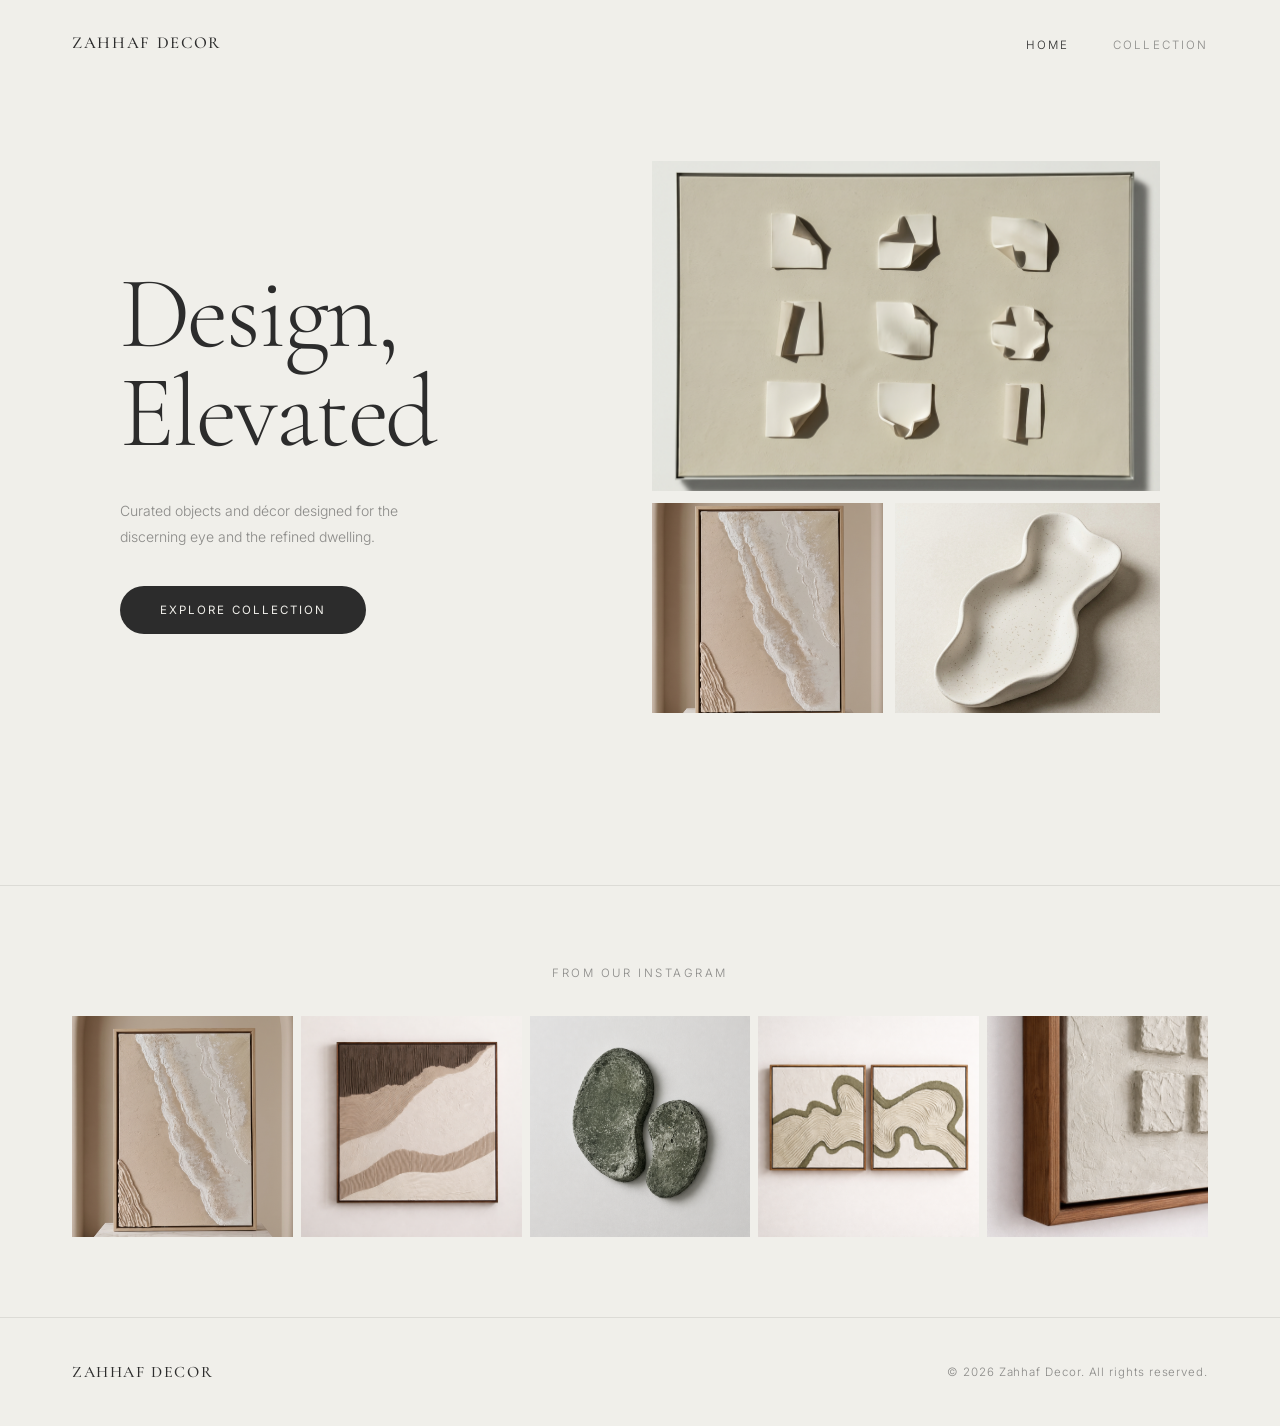
==== index.html @ eff2ac40 "Initial commit" ====
<!DOCTYPE html>
<html lang="en">
<head>
  <meta charset="UTF-8">
  <meta name="viewport" content="width=device-width, initial-scale=1.0">
  <title>Zahhaf Decor</title>
  <link rel="stylesheet" href="style.css">
</head>
<body>

  <!-- Navigation -->
  <nav class="nav">
    <a href="index.html" class="nav-brand">Zahhaf Decor</a>
    <ul class="nav-links">
      <li><a href="index.html" class="active">Home</a></li>
      <li><a href="collection.html">Collection</a></li>
    </ul>
  </nav>

  <!-- Hero -->
  <section class="hero">

    <div class="hero-content">
      <h1 class="hero-heading">Design,<br>Elevated</h1>
      <p class="hero-subtitle">Curated objects and décor designed for the discerning eye and the refined dwelling.</p>
      <a href="collection.html" class="btn">Explore Collection</a>
    </div>

    <div class="hero-collage">
      <img src="images/12.png" alt="" class="collage-img collage-img--top">
      <img src="images/07.png" alt="" class="collage-img collage-img--bottom-left">
      <img src="images/05.png" alt="" class="collage-img collage-img--bottom-right">
    </div>

  </section>

  <!-- Instagram -->
  <section class="instagram">
    <p class="instagram-label">From Our Instagram</p>
    <div class="instagram-grid">
      <img src="images/07.png" alt="">
      <img src="images/08.png" alt="">
      <img src="images/09.png" alt="">
      <img src="images/10.png" alt="">
      <img src="images/11.png" alt="">
    </div>
  </section>

  <!-- Footer -->
  <footer class="footer">
    <span class="footer-brand">Zahhaf Decor</span>
    <span class="footer-copy">&copy; 2026 Zahhaf Decor. All rights reserved.</span>
  </footer>

</body>
</html>
---- style.css ----
/* ============================================================
   Zahhaf Decor — Shared Stylesheet
   Aesthetic: Minimalist / Editorial / Luxury
   ============================================================ */

@import url('https://fonts.googleapis.com/css2?family=Cormorant+Garamond:ital,wght@0,300;0,400;0,500;0,600;1,300;1,400;1,500&family=Inter:wght@300;400;500&display=swap');

/* ── Variables ─────────────────────────────────────────────── */
:root {
  --bg:          #F0EFEA;
  --text:        #2C2C2C;
  --text-muted:  rgba(44, 44, 44, 0.52);
  --border:      rgba(44, 44, 44, 0.1);
  --font-serif:  'Cormorant Garamond', Georgia, serif;
  --font-sans:   'Inter', Helvetica Neue, sans-serif;
  --pad-x:       72px;
}

/* ── Reset ──────────────────────────────────────────────────── */
*, *::before, *::after { box-sizing: border-box; margin: 0; padding: 0; }
html { font-size: 16px; scroll-behavior: smooth; }
body {
  background: var(--bg);
  color: var(--text);
  font-family: var(--font-sans);
  font-weight: 300;
  -webkit-font-smoothing: antialiased;
}
a { color: inherit; text-decoration: none; }
img { display: block; max-width: 100%; }

/* ── Navigation ─────────────────────────────────────────────── */
.nav {
  display: flex;
  align-items: center;
  justify-content: space-between;
  padding: 32px var(--pad-x);
}

.nav-brand {
  font-family: var(--font-serif);
  font-size: 1.05rem;
  font-weight: 500;
  letter-spacing: 0.1em;
  text-transform: uppercase;
}

.nav-links {
  display: flex;
  gap: 44px;
  list-style: none;
}

.nav-links a {
  font-size: 0.72rem;
  letter-spacing: 0.18em;
  text-transform: uppercase;
  color: var(--text-muted);
  transition: color 0.2s;
}

.nav-links a:hover,
.nav-links a.active { color: var(--text); }

/* ── Button ─────────────────────────────────────────────────── */
.btn {
  display: inline-block;
  background: var(--text);
  color: var(--bg);
  font-family: var(--font-sans);
  font-size: 0.72rem;
  font-weight: 400;
  letter-spacing: 0.18em;
  text-transform: uppercase;
  padding: 17px 40px;
  border-radius: 50px;
  transition: opacity 0.25s;
  width: fit-content;
}
.btn:hover { opacity: 0.72; }

/* ── Footer ─────────────────────────────────────────────────── */
.footer {
  padding: 44px var(--pad-x);
  border-top: 1px solid var(--border);
  display: flex;
  align-items: center;
  justify-content: space-between;
}

.footer-brand {
  font-family: var(--font-serif);
  font-size: 1rem;
  font-weight: 500;
  letter-spacing: 0.1em;
  text-transform: uppercase;
}

.footer-copy {
  font-size: 0.72rem;
  color: var(--text-muted);
  letter-spacing: 0.08em;
}

/* ============================================================
   LANDING PAGE
   ============================================================ */

/* ── Hero ───────────────────────────────────────────────────── */
.hero {
  display: grid;
  grid-template-columns: 1fr 1fr;
  min-height: calc(100vh - 100px);
  padding: 0 120px 96px;
  column-gap: 24px;
  align-items: center;
}

/* Left: text */
.hero-content {
  display: flex;
  flex-direction: column;
  gap: 36px;
  padding-top: 24px;
}

.hero-heading {
  font-family: var(--font-serif);
  font-size: clamp(4.5rem, 8vw, 8.5rem);
  font-weight: 300;
  line-height: 0.97;
  letter-spacing: -0.025em;
  color: var(--text);
}

.hero-subtitle {
  font-size: 0.875rem;
  line-height: 1.85;
  color: var(--text-muted);
  max-width: 300px;
}

/* Right: image collage */
.hero-collage {
  display: grid;
  grid-template-columns: 1fr 1.15fr;
  grid-template-rows: 330px 210px;
  gap: 12px;
  overflow: hidden;
  align-self: center;
}

.collage-img {
  object-fit: cover;
  width: 100%;
  height: 100%;
  display: block;
}

/* Top image spans full width of collage */
.collage-img--top {
  grid-column: 1 / -1;
  grid-row: 1;
}

/* Bottom-left */
.collage-img--bottom-left {
  grid-column: 1;
  grid-row: 2;
}

/* Bottom-right */
.collage-img--bottom-right {
  grid-column: 2;
  grid-row: 2;
}

/* ── Instagram Strip ────────────────────────────────────────── */
.instagram {
  padding: 80px var(--pad-x);
  border-top: 1px solid var(--border);
}

.instagram-label {
  font-size: 0.72rem;
  letter-spacing: 0.22em;
  text-transform: uppercase;
  color: var(--text-muted);
  margin-bottom: 36px;
  text-align: center;
}

.instagram-grid {
  display: grid;
  grid-template-columns: repeat(5, 1fr);
  gap: 8px;
}

.instagram-grid img {
  width: 100%;
  aspect-ratio: 1 / 1;
  object-fit: cover;
  transition: opacity 0.3s;
}

.instagram-grid img:hover { opacity: 0.85; }

/* ============================================================
   COLLECTION PAGE
   ============================================================ */

/* ── Collection Header ──────────────────────────────────────── */
.collection-header {
  padding: 48px var(--pad-x) 56px;
}

.collection-title {
  font-family: var(--font-serif);
  font-size: clamp(3rem, 5.5vw, 5.5rem);
  font-weight: 300;
  letter-spacing: -0.015em;
  line-height: 1;
}

/* ── Gallery Grid ───────────────────────────────────────────── */
.gallery {
  padding: 0 var(--pad-x) 96px;
  display: grid;
  grid-template-columns: repeat(4, 1fr);
  gap: 10px;
}

.gallery-item {
  aspect-ratio: 1 / 1;
  overflow: hidden;
  background: rgba(44, 44, 44, 0.04);
}

.gallery-item img {
  width: 100%;
  height: 100%;
  object-fit: cover;
  transition: transform 0.5s cubic-bezier(0.25, 0.46, 0.45, 0.94),
              opacity 0.3s;
}

.gallery-item img:hover {
  transform: scale(1.04);
  opacity: 0.92;
}
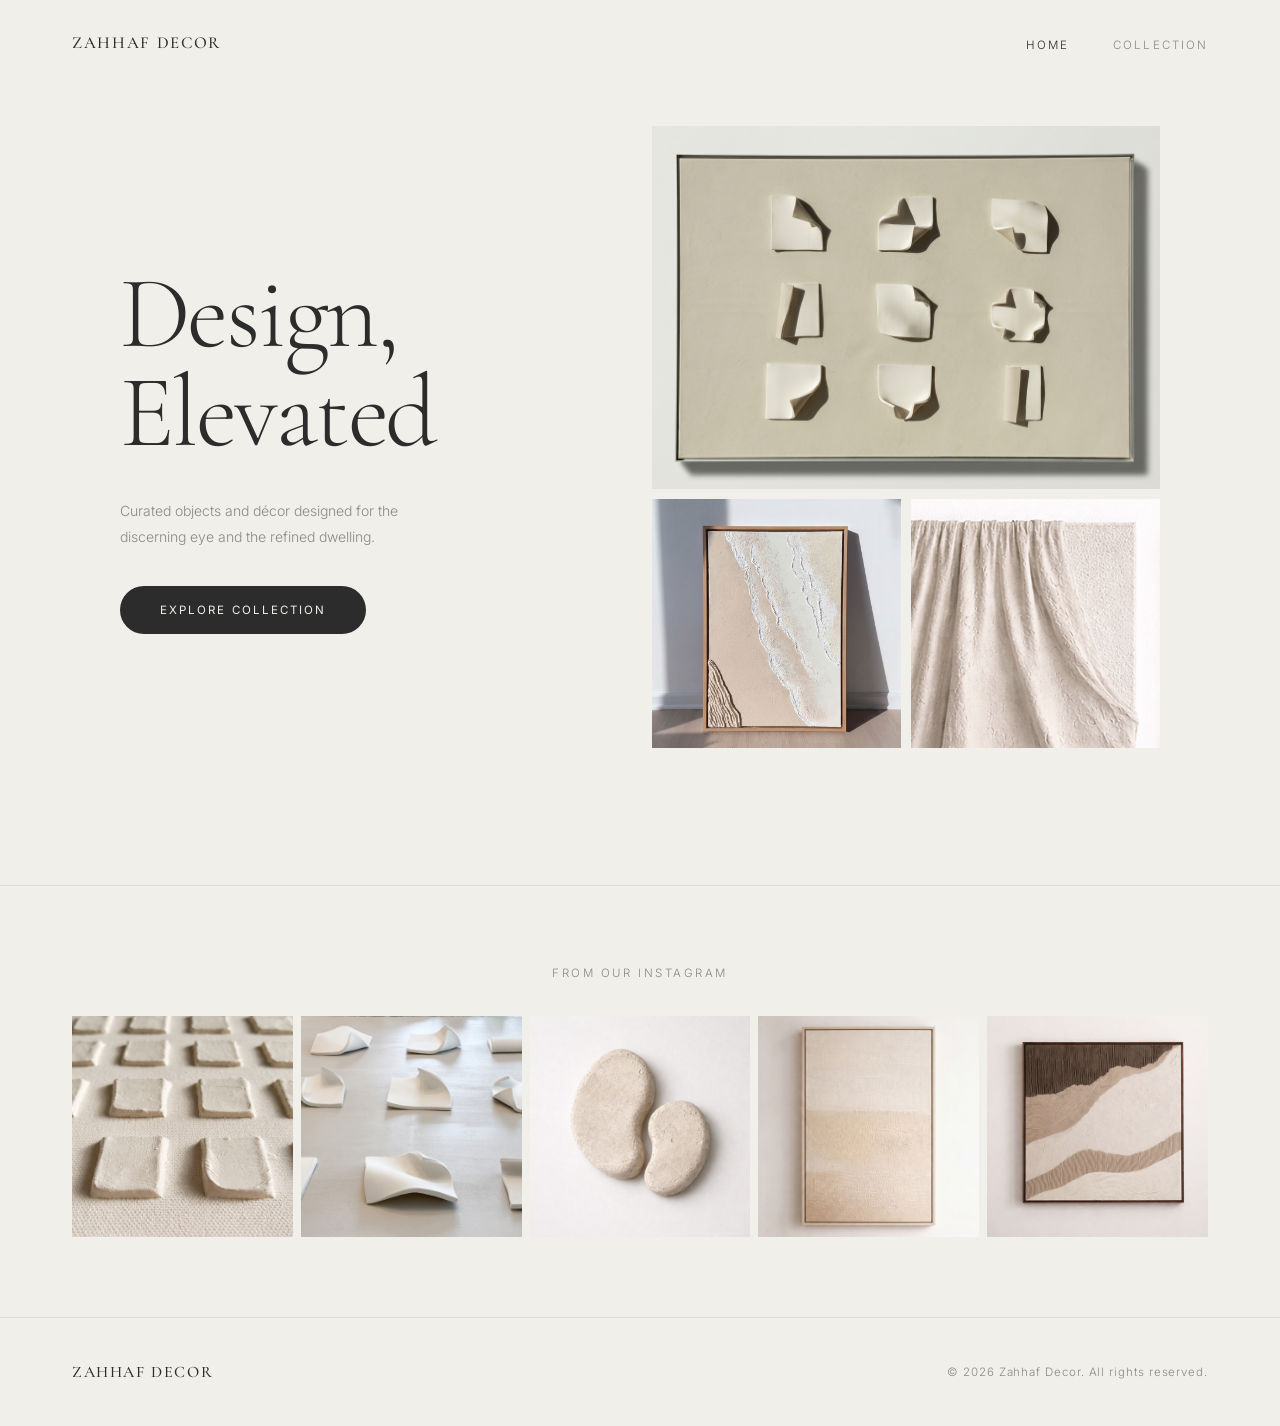
==== commit 6830e126: "Update" ====
--- a/index.html
+++ b/index.html
@@ -28,8 +28,10 @@
 
     <div class="hero-collage">
       <img src="images/12.png" alt="" class="collage-img collage-img--top">
-      <img src="images/07.png" alt="" class="collage-img collage-img--bottom-left">
-      <img src="images/05.png" alt="" class="collage-img collage-img--bottom-right">
+      <img src="images/21.png" alt="" class="collage-img collage-img--bottom-left">
+      <div class="collage-cell--bottom-right">
+        <img src="images/19.png" alt="" class="collage-img">
+      </div>
     </div>
 
   </section>
@@ -38,11 +40,11 @@
   <section class="instagram">
     <p class="instagram-label">From Our Instagram</p>
     <div class="instagram-grid">
-      <img src="images/07.png" alt="">
+      <img src="images/16.png" alt="">
+      <img src="images/25.png" alt="">
+      <img src="images/14.png" alt="">
+      <img src="images/17.png" alt="">
       <img src="images/08.png" alt="">
-      <img src="images/09.png" alt="">
-      <img src="images/10.png" alt="">
-      <img src="images/11.png" alt="">
     </div>
   </section>
 
--- a/style.css
+++ b/style.css
@@ -143,9 +143,9 @@
 /* Right: image collage */
 .hero-collage {
   display: grid;
-  grid-template-columns: 1fr 1.15fr;
-  grid-template-rows: 330px 210px;
-  gap: 12px;
+  grid-template-columns: 1fr 1fr;
+  grid-template-rows: auto auto;
+  gap: 10px;
   overflow: hidden;
   align-self: center;
 }
@@ -161,18 +161,31 @@
 .collage-img--top {
   grid-column: 1 / -1;
   grid-row: 1;
-}
-
-/* Bottom-left */
+  aspect-ratio: 1.4 / 1;
+}
+
+/* Bottom-left — zoomed-in crop */
 .collage-img--bottom-left {
   grid-column: 1;
   grid-row: 2;
-}
-
-/* Bottom-right */
-.collage-img--bottom-right {
+  aspect-ratio: 1 / 1;
+  object-position: center 30%;
+}
+
+/* Bottom-right — zoomed-in crop */
+.collage-cell--bottom-right {
   grid-column: 2;
   grid-row: 2;
+  aspect-ratio: 1 / 1;
+  overflow: hidden;
+}
+
+.collage-cell--bottom-right img {
+  width: 100%;
+  height: 100%;
+  object-fit: cover;
+  transform: scale(3.2);
+  transform-origin: 28% 25%;
 }
 
 /* ── Instagram Strip ────────────────────────────────────────── */
@@ -248,3 +261,67 @@
   transform: scale(1.04);
   opacity: 0.92;
 }
+
+/* ============================================================
+   MOBILE — max-width: 768px
+   ============================================================ */
+@media (max-width: 768px) {
+  :root {
+    --pad-x: 20px;
+  }
+
+  /* ── Nav ── */
+  .nav {
+    padding: 20px var(--pad-x);
+    gap: 16px;
+  }
+  .nav-links {
+    gap: 20px;
+  }
+
+  /* ── Hero: single column, collage stacks below text ── */
+  .hero {
+    grid-template-columns: 1fr;
+    padding: 0 var(--pad-x) 64px;
+    min-height: auto;
+    row-gap: 40px;
+  }
+  .hero-collage {
+    grid-template-rows: auto auto;
+  }
+  .hero-subtitle {
+    max-width: none;
+  }
+  .btn {
+    display: block;
+    text-align: center;
+  }
+
+  /* ── Instagram: 3 columns ── */
+  .instagram {
+    padding: 60px var(--pad-x);
+  }
+  .instagram-grid {
+    grid-template-columns: repeat(3, 1fr);
+  }
+
+  /* ── Collection header ── */
+  .collection-header {
+    padding: 32px var(--pad-x) 32px;
+  }
+
+  /* ── Gallery: 2 columns ── */
+  .gallery {
+    grid-template-columns: repeat(2, 1fr);
+    padding: 0 var(--pad-x) 64px;
+    gap: 8px;
+  }
+
+  /* ── Footer: stack vertically ── */
+  .footer {
+    padding: 32px var(--pad-x);
+    flex-direction: column;
+    align-items: flex-start;
+    gap: 12px;
+  }
+}
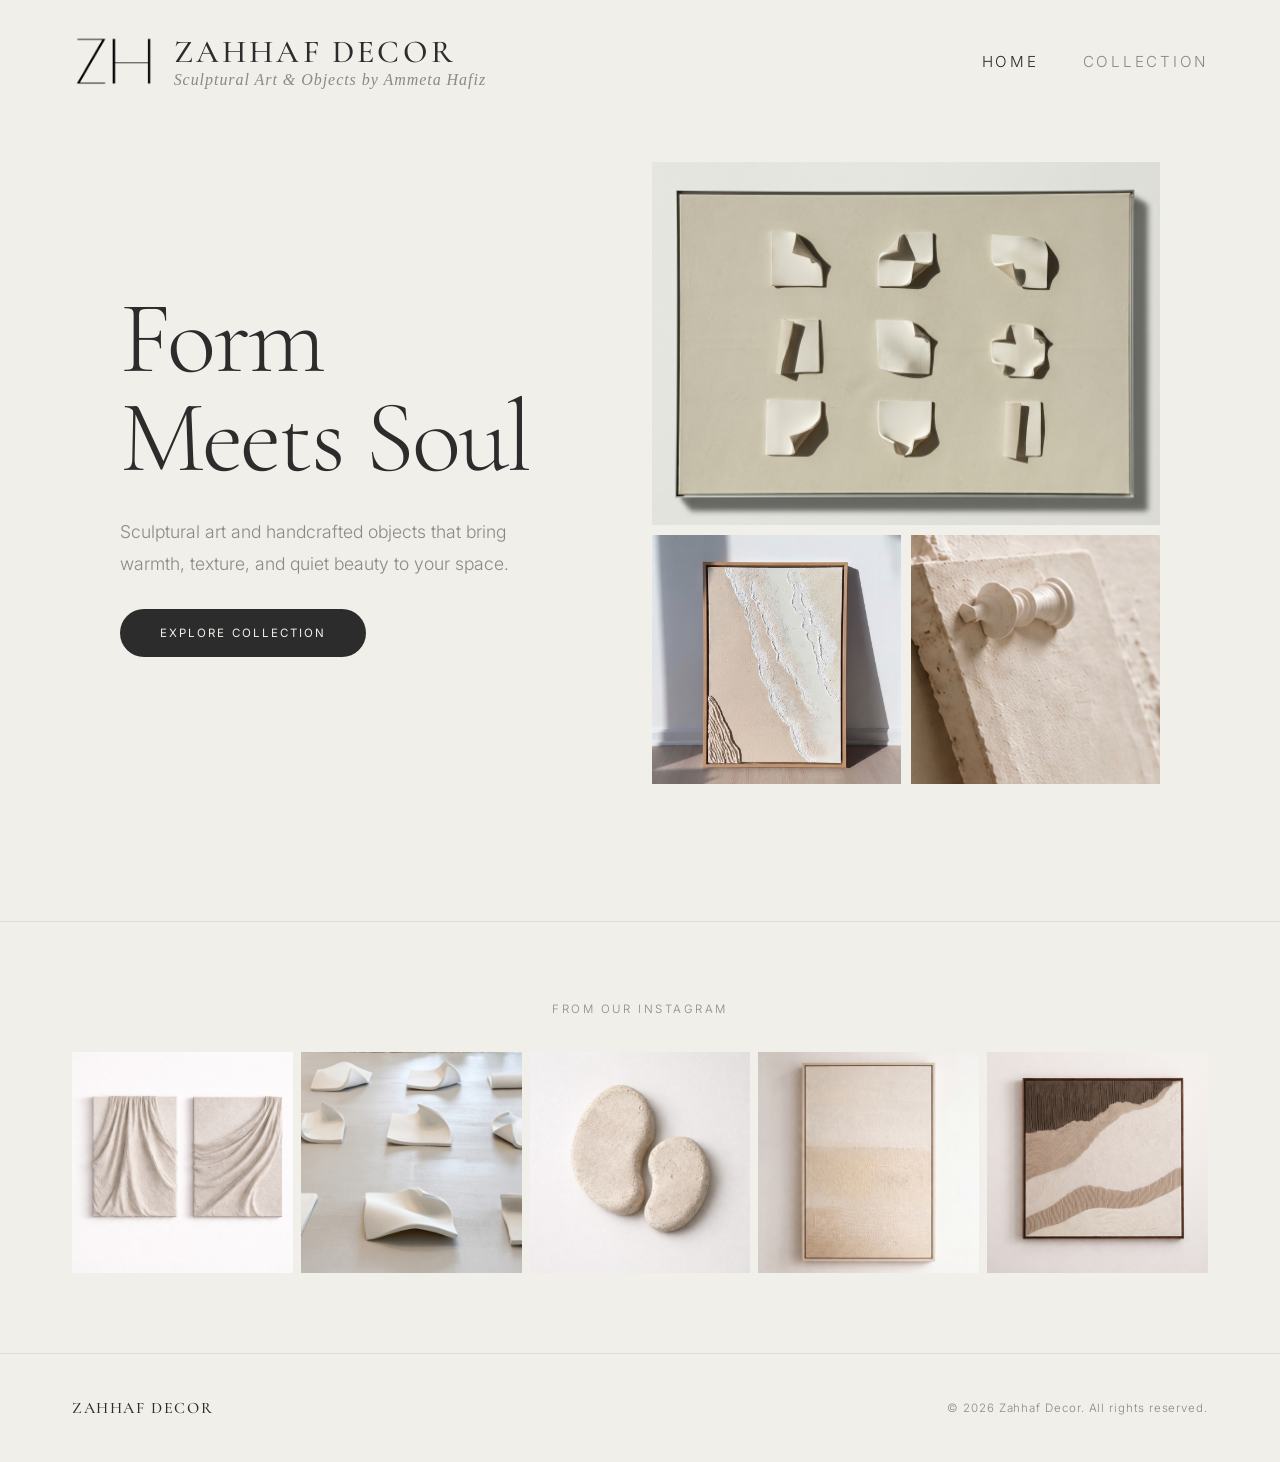
==== commit 419bf4d4: "New images" ====
--- a/index.html
+++ b/index.html
@@ -10,7 +10,7 @@
 
   <!-- Navigation -->
   <nav class="nav">
-    <a href="index.html" class="nav-brand">Zahhaf Decor</a>
+    <a href="index.html" class="nav-brand"><img src="images/logo.png" alt="Zahhaf Decor logo" class="nav-logo"><span class="nav-brand-text">Zahhaf Decor<span class="nav-byline">Sculptural Art & Objects by Ammeta Hafiz</span></span></a>
     <ul class="nav-links">
       <li><a href="index.html" class="active">Home</a></li>
       <li><a href="collection.html">Collection</a></li>
@@ -21,8 +21,8 @@
   <section class="hero">
 
     <div class="hero-content">
-      <h1 class="hero-heading">Design,<br>Elevated</h1>
-      <p class="hero-subtitle">Curated objects and décor designed for the discerning eye and the refined dwelling.</p>
+      <h1 class="hero-heading">Form<br>Meets Soul</h1>
+      <p class="hero-subtitle">Sculptural art and handcrafted objects that bring warmth, texture, and quiet beauty to your space.</p>
       <a href="collection.html" class="btn">Explore Collection</a>
     </div>
 
@@ -30,7 +30,7 @@
       <img src="images/12.png" alt="" class="collage-img collage-img--top">
       <img src="images/21.png" alt="" class="collage-img collage-img--bottom-left">
       <div class="collage-cell--bottom-right">
-        <img src="images/19.png" alt="" class="collage-img">
+        <img src="images/27.jpeg" alt="" class="collage-img">
       </div>
     </div>
 
@@ -38,9 +38,9 @@
 
   <!-- Instagram -->
   <section class="instagram">
-    <p class="instagram-label">From Our Instagram</p>
+    <a href="https://instagram.com/zahhaf.decor" target="_blank" rel="noopener" class="instagram-label">From Our Instagram</a>
     <div class="instagram-grid">
-      <img src="images/16.png" alt="">
+      <img src="images/19.png" alt="">
       <img src="images/25.png" alt="">
       <img src="images/14.png" alt="">
       <img src="images/17.png" alt="">
--- a/style.css
+++ b/style.css
@@ -39,10 +39,33 @@
 
 .nav-brand {
   font-family: var(--font-serif);
-  font-size: 1.05rem;
+  font-size: 2rem;
   font-weight: 500;
   letter-spacing: 0.1em;
   text-transform: uppercase;
+  display: flex;
+  align-items: center;
+  gap: 18px;
+}
+
+.nav-logo {
+  height: 52px;
+  width: auto;
+}
+
+.nav-brand-text {
+  display: flex;
+  flex-direction: column;
+}
+
+.nav-byline {
+  font-family: var(--font-serif);
+  font-size: 1rem;
+  font-weight: 300;
+  font-style: italic;
+  letter-spacing: 0.06em;
+  text-transform: none;
+  color: var(--text-muted);
 }
 
 .nav-links {
@@ -52,7 +75,7 @@
 }
 
 .nav-links a {
-  font-size: 0.72rem;
+  font-size: 0.95rem;
   letter-spacing: 0.18em;
   text-transform: uppercase;
   color: var(--text-muted);
@@ -120,8 +143,8 @@
 .hero-content {
   display: flex;
   flex-direction: column;
-  gap: 36px;
-  padding-top: 24px;
+  gap: 28px;
+  padding-top: 0;
 }
 
 .hero-heading {
@@ -134,10 +157,10 @@
 }
 
 .hero-subtitle {
-  font-size: 0.875rem;
+  font-size: 1.1rem;
   line-height: 1.85;
   color: var(--text-muted);
-  max-width: 300px;
+  max-width: 420px;
 }
 
 /* Right: image collage */
@@ -184,8 +207,6 @@
   width: 100%;
   height: 100%;
   object-fit: cover;
-  transform: scale(3.2);
-  transform-origin: 28% 25%;
 }
 
 /* ── Instagram Strip ────────────────────────────────────────── */
@@ -195,6 +216,7 @@
 }
 
 .instagram-label {
+  display: block;
   font-size: 0.72rem;
   letter-spacing: 0.22em;
   text-transform: uppercase;
@@ -275,17 +297,30 @@
     padding: 20px var(--pad-x);
     gap: 16px;
   }
+  .nav-brand {
+    font-size: 1.4rem;
+    gap: 10px;
+  }
+  .nav-logo {
+    height: 36px;
+  }
+  .nav-byline {
+    font-size: 0.75rem;
+  }
   .nav-links {
-    gap: 20px;
+    display: none;
   }
 
   /* ── Hero: single column, collage stacks below text ── */
   .hero {
     grid-template-columns: 1fr;
-    padding: 0 var(--pad-x) 64px;
+    padding: 40px var(--pad-x) 64px;
     min-height: auto;
     row-gap: 40px;
   }
+  .hero-heading {
+    font-size: clamp(3rem, 12vw, 4.5rem);
+  }
   .hero-collage {
     grid-template-rows: auto auto;
   }
@@ -293,7 +328,7 @@
     max-width: none;
   }
   .btn {
-    display: block;
+    display: inline-block;
     text-align: center;
   }
 
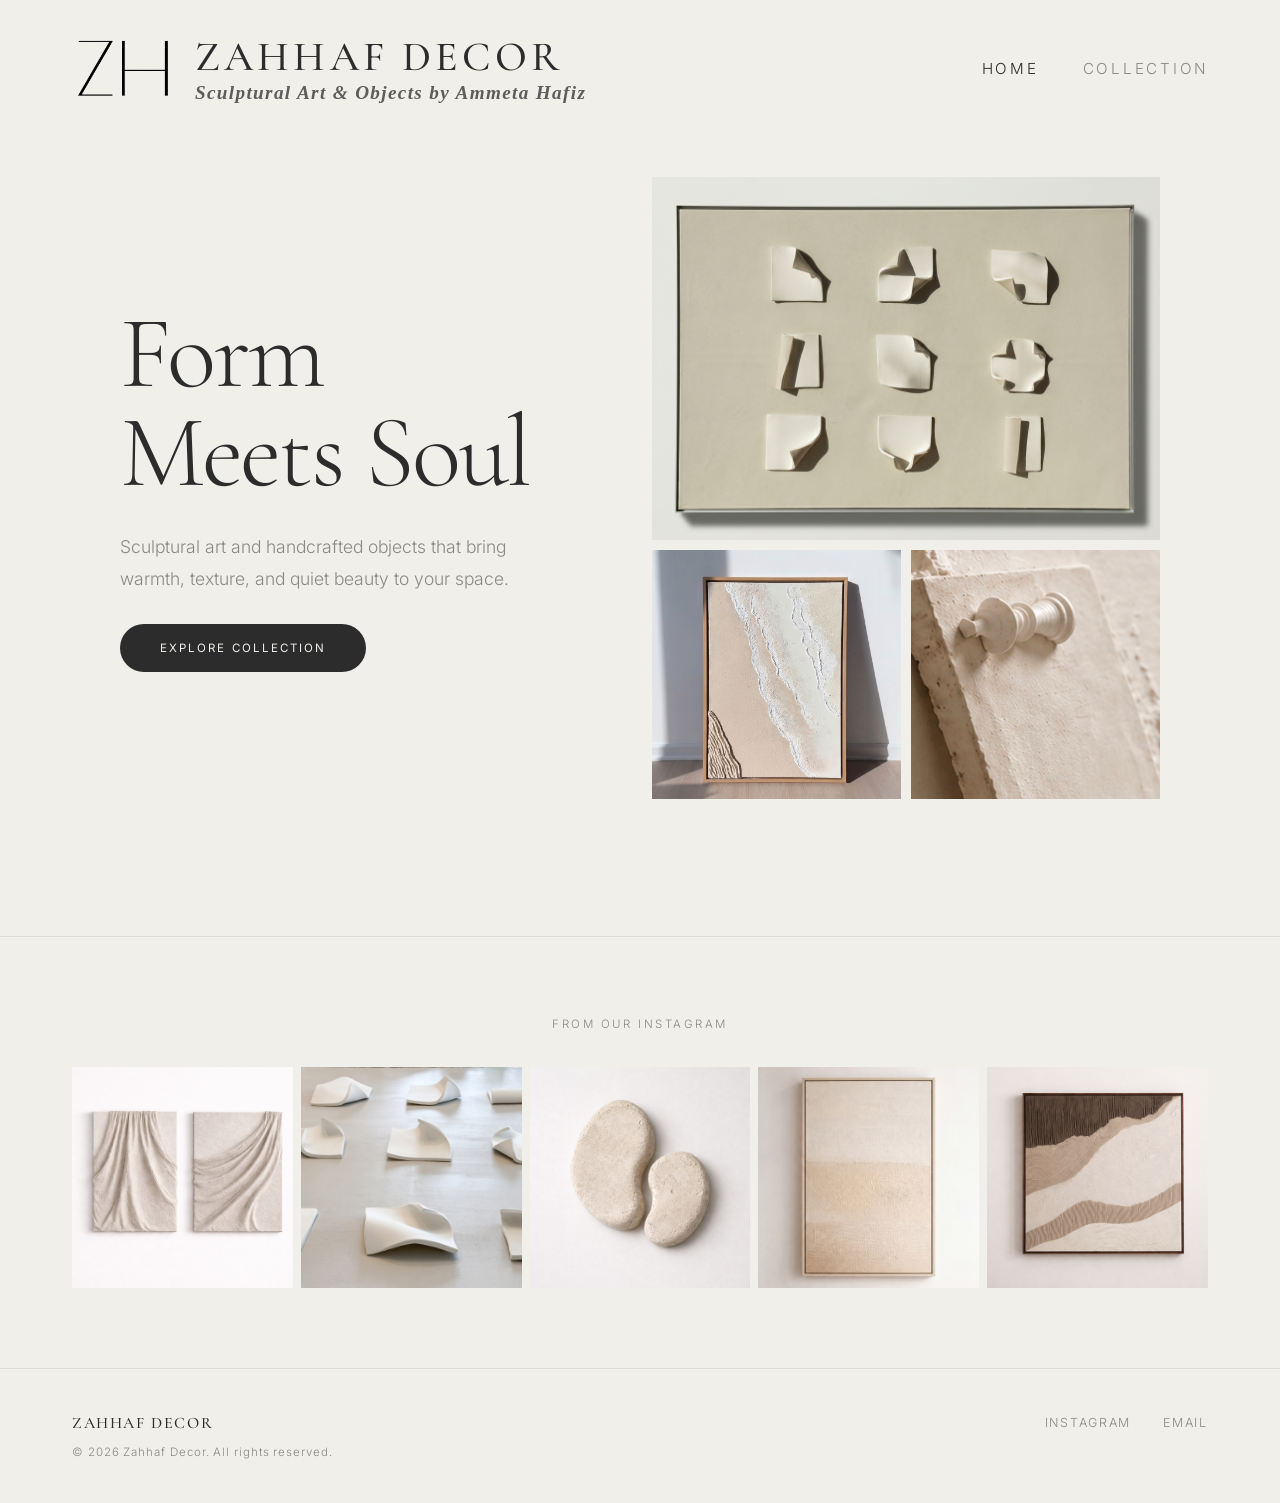
==== commit 47aeed06: "Make branding more prominent and add contact sections Increase nav brand name, byline, and logo size" ====
--- a/index.html
+++ b/index.html
@@ -50,7 +50,13 @@
 
   <!-- Footer -->
   <footer class="footer">
-    <span class="footer-brand">Zahhaf Decor</span>
+    <div class="footer-top">
+      <span class="footer-brand">Zahhaf Decor</span>
+      <div class="footer-contact">
+        <a href="https://instagram.com/zahhaf.decor" target="_blank" rel="noopener">Instagram</a>
+        <a href="mailto:zahhaf.shop@gmail.com">Email</a>
+      </div>
+    </div>
     <span class="footer-copy">&copy; 2026 Zahhaf Decor. All rights reserved.</span>
   </footer>
 
--- a/style.css
+++ b/style.css
@@ -39,17 +39,17 @@
 
 .nav-brand {
   font-family: var(--font-serif);
-  font-size: 2rem;
+  font-size: 2.6rem;
   font-weight: 500;
   letter-spacing: 0.1em;
   text-transform: uppercase;
   display: flex;
   align-items: center;
-  gap: 18px;
+  gap: 20px;
 }
 
 .nav-logo {
-  height: 52px;
+  height: 64px;
   width: auto;
 }
 
@@ -60,14 +60,13 @@
 
 .nav-byline {
   font-family: var(--font-serif);
-  font-size: 1rem;
-  font-weight: 300;
+  font-size: 1.2rem;
+  font-weight: 600;
   font-style: italic;
-  letter-spacing: 0.06em;
+  letter-spacing: 0.07em;
   text-transform: none;
-  color: var(--text-muted);
-}
-
+  color: rgba(44, 44, 44, 0.75);
+}
 .nav-links {
   display: flex;
   gap: 44px;
@@ -107,6 +106,12 @@
   padding: 44px var(--pad-x);
   border-top: 1px solid var(--border);
   display: flex;
+  flex-direction: column;
+  gap: 12px;
+}
+
+.footer-top {
+  display: flex;
   align-items: center;
   justify-content: space-between;
 }
@@ -119,10 +124,58 @@
   text-transform: uppercase;
 }
 
+.footer-contact {
+  display: flex;
+  gap: 32px;
+}
+
+.footer-contact a {
+  font-size: 0.78rem;
+  letter-spacing: 0.14em;
+  text-transform: uppercase;
+  color: var(--text-muted);
+  transition: color 0.2s;
+}
+
+.footer-contact a:hover {
+  color: var(--text);
+}
+
 .footer-copy {
   font-size: 0.72rem;
   color: var(--text-muted);
   letter-spacing: 0.08em;
+}
+
+/* ── Contact Section ───────────────────────────────────────── */
+.contact {
+  padding: 96px var(--pad-x);
+  border-top: 1px solid var(--border);
+  text-align: center;
+  display: flex;
+  flex-direction: column;
+  align-items: center;
+  gap: 24px;
+}
+
+.contact-heading {
+  font-family: var(--font-serif);
+  font-size: clamp(2.2rem, 4vw, 3.5rem);
+  font-weight: 300;
+  letter-spacing: -0.015em;
+}
+
+.contact-text {
+  font-size: 1.05rem;
+  line-height: 1.8;
+  color: var(--text-muted);
+  max-width: 480px;
+}
+
+.contact-links {
+  display: flex;
+  gap: 16px;
+  margin-top: 8px;
 }
 
 /* ============================================================
@@ -298,14 +351,14 @@
     gap: 16px;
   }
   .nav-brand {
-    font-size: 1.4rem;
-    gap: 10px;
+    font-size: 1.8rem;
+    gap: 12px;
   }
   .nav-logo {
-    height: 36px;
+    height: 44px;
   }
   .nav-byline {
-    font-size: 0.75rem;
+    font-size: 0.9rem;
   }
   .nav-links {
     display: none;
@@ -352,11 +405,30 @@
     gap: 8px;
   }
 
+  /* ── Contact ── */
+  .contact {
+    padding: 64px var(--pad-x);
+  }
+  .contact-links {
+    flex-direction: column;
+    width: 100%;
+  }
+  .contact-links .btn {
+    text-align: center;
+  }
+
   /* ── Footer: stack vertically ── */
   .footer {
     padding: 32px var(--pad-x);
+    align-items: flex-start;
+    gap: 16px;
+  }
+  .footer-top {
     flex-direction: column;
     align-items: flex-start;
-    gap: 12px;
-  }
-}
+    gap: 16px;
+  }
+  .footer-contact {
+    gap: 20px;
+  }
+}
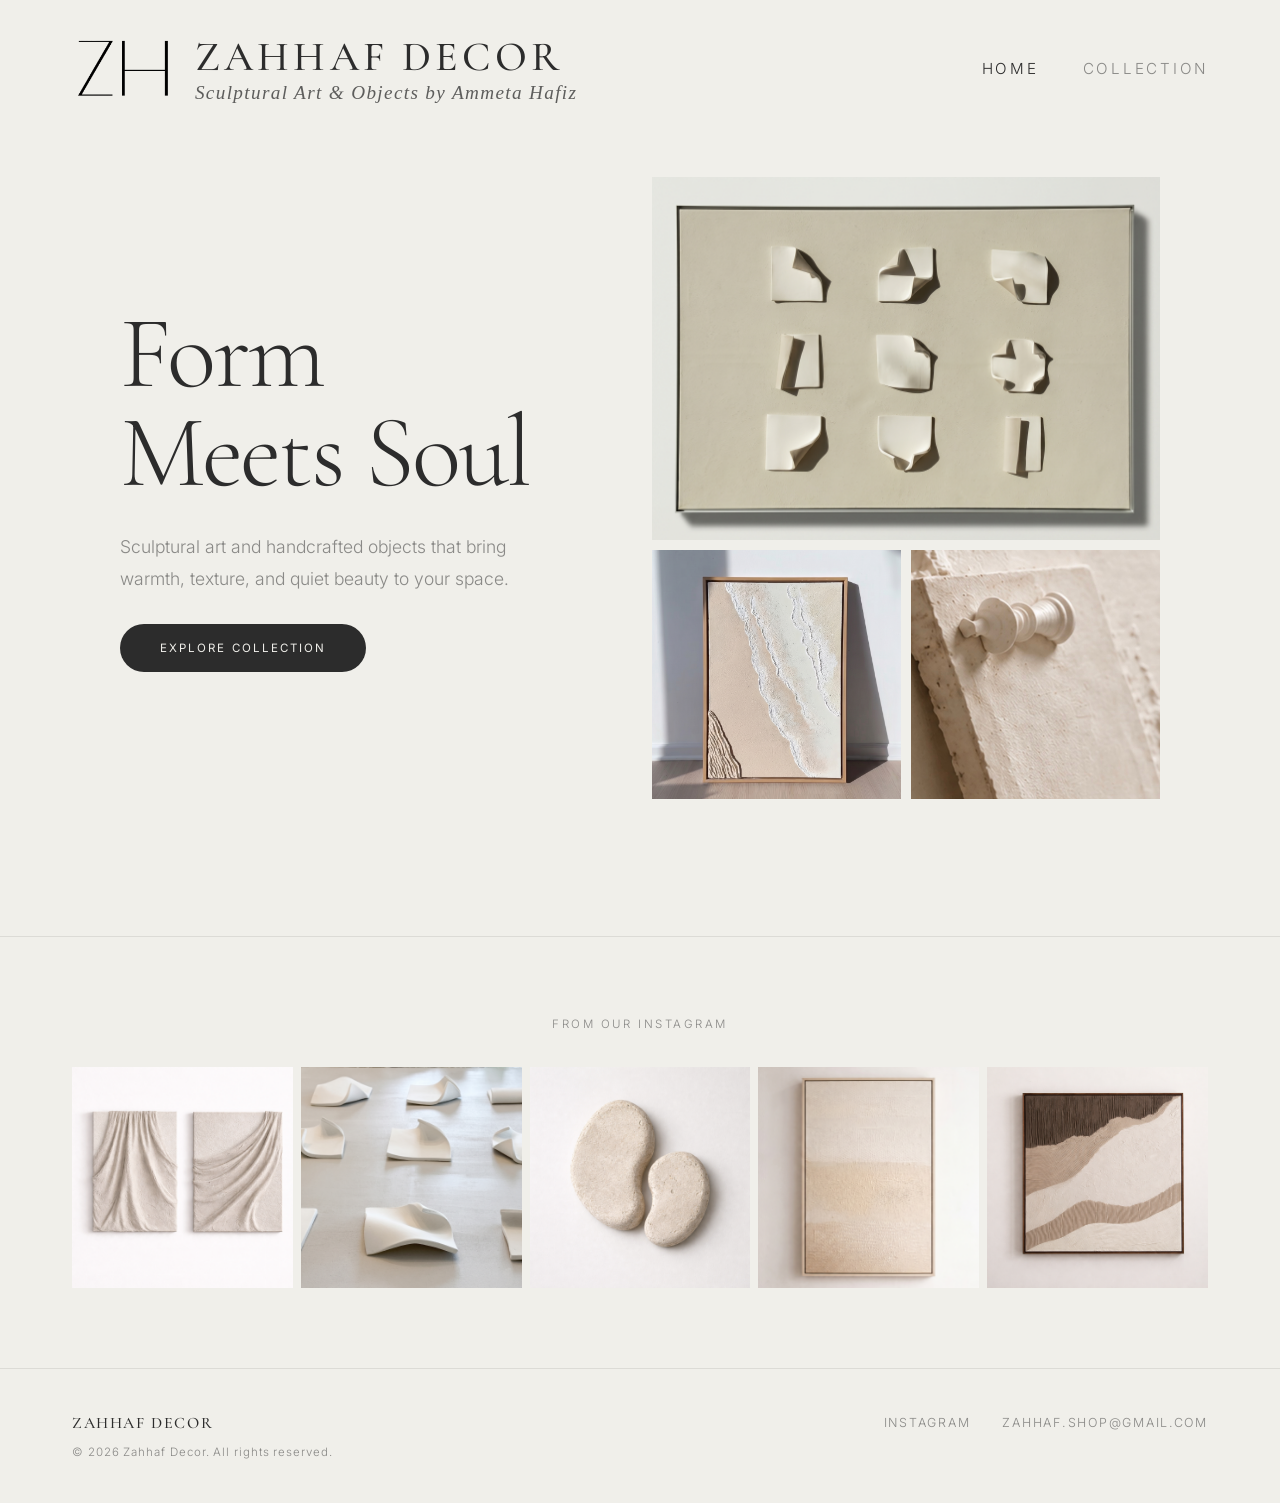
==== commit 1f926cf9: "Show full email, tone down byline, fix mobile contact layout Co-Authored-By: Claude Opus 4.6 (1M con" ====
--- a/index.html
+++ b/index.html
@@ -54,7 +54,7 @@
       <span class="footer-brand">Zahhaf Decor</span>
       <div class="footer-contact">
         <a href="https://instagram.com/zahhaf.decor" target="_blank" rel="noopener">Instagram</a>
-        <a href="mailto:zahhaf.shop@gmail.com">Email</a>
+        <a href="mailto:zahhaf.shop@gmail.com">zahhaf.shop@gmail.com</a>
       </div>
     </div>
     <span class="footer-copy">&copy; 2026 Zahhaf Decor. All rights reserved.</span>
--- a/style.css
+++ b/style.css
@@ -61,7 +61,7 @@
 .nav-byline {
   font-family: var(--font-serif);
   font-size: 1.2rem;
-  font-weight: 600;
+  font-weight: 400;
   font-style: italic;
   letter-spacing: 0.07em;
   text-transform: none;
@@ -411,10 +411,7 @@
   }
   .contact-links {
     flex-direction: column;
-    width: 100%;
-  }
-  .contact-links .btn {
-    text-align: center;
+    align-items: center;
   }
 
   /* ── Footer: stack vertically ── */
